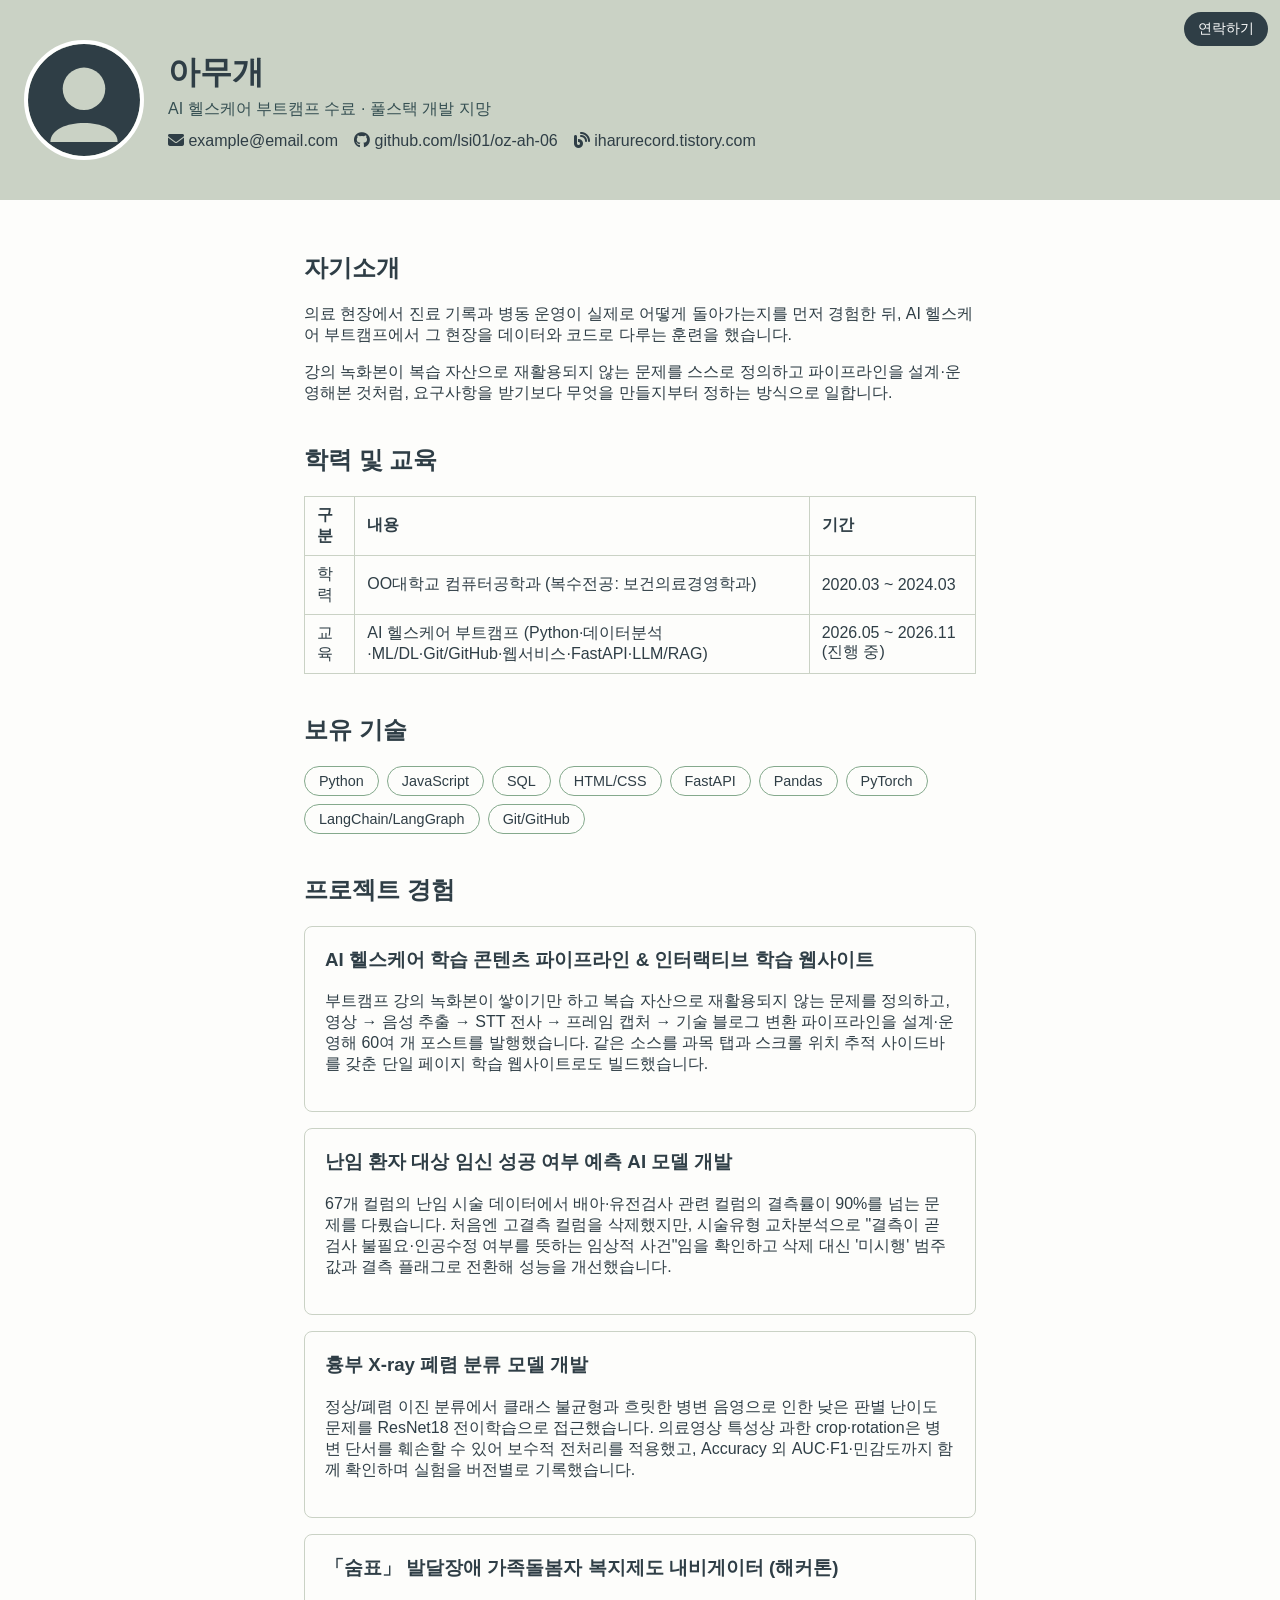
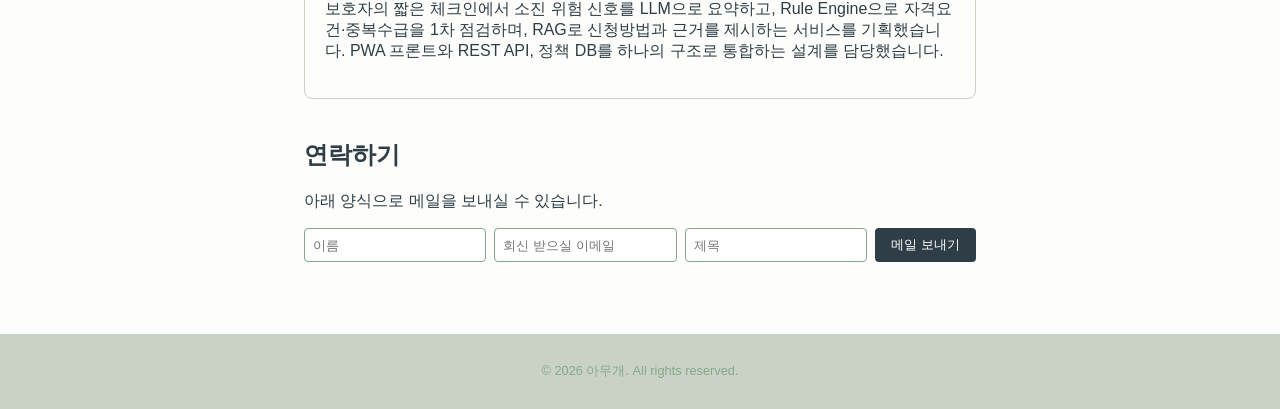
==== HTML_CSS/day2/resume.html @ e55b5dc6 "Add HTML_CSS day2 resume with External CSS: box model, flexbox, responsive design" ====
<!DOCTYPE html>
<html lang="ko">
<head>
  <meta charset="UTF-8">
  <meta name="viewport" content="width=device-width, initial-scale=1.0">
  <title>아무개 - 이력서</title>
  <link rel="stylesheet" href="https://cdnjs.cloudflare.com/ajax/libs/font-awesome/6.5.1/css/all.min.css">
  <link rel="stylesheet" href="./resume_style.css">
</head>
<body>

  <a class="top-link" href="#contact">연락하기</a>

  <header class="site-header">
    <img class="profile-photo" src="./profile.svg" alt="프로필 사진">
    <div class="header-text">
      <h1>아무개</h1>
      <p class="tagline">AI 헬스케어 부트캠프 수료 · 풀스택 개발 지망</p>
      <div class="contacts">
        <a href="mailto:example@email.com"><i class="fa-solid fa-envelope"></i> example@email.com</a>
        <a href="https://github.com/lsi01/oz-ah-06"><i class="fa-brands fa-github"></i> github.com/lsi01/oz-ah-06</a>
        <a href="https://iharurecord.tistory.com/"><i class="fa-solid fa-blog"></i> iharurecord.tistory.com</a>
      </div>
    </div>
  </header>

  <main>
    <section id="about">
      <h2>자기소개</h2>
      <p>의료 현장에서 진료 기록과 병동 운영이 실제로 어떻게 돌아가는지를 먼저 경험한 뒤, AI 헬스케어 부트캠프에서 그 현장을 데이터와 코드로 다루는 훈련을 했습니다.</p>
      <p>강의 녹화본이 복습 자산으로 재활용되지 않는 문제를 스스로 정의하고 파이프라인을 설계·운영해본 것처럼, 요구사항을 받기보다 무엇을 만들지부터 정하는 방식으로 일합니다.</p>
    </section>

    <section id="education">
      <h2>학력 및 교육</h2>
      <table>
        <thead>
          <tr>
            <th>구분</th>
            <th>내용</th>
            <th>기간</th>
          </tr>
        </thead>
        <tbody>
          <tr>
            <td>학력</td>
            <td>OO대학교 컴퓨터공학과 (복수전공: 보건의료경영학과)</td>
            <td>2020.03 ~ 2024.03</td>
          </tr>
          <tr>
            <td>교육</td>
            <td>AI 헬스케어 부트캠프 (Python·데이터분석·ML/DL·Git/GitHub·웹서비스·FastAPI·LLM/RAG)</td>
            <td>2026.05 ~ 2026.11 (진행 중)</td>
          </tr>
        </tbody>
      </table>
    </section>

    <section id="skills">
      <h2>보유 기술</h2>
      <ul class="skill-list">
        <li>Python</li>
        <li>JavaScript</li>
        <li>SQL</li>
        <li>HTML/CSS</li>
        <li>FastAPI</li>
        <li>Pandas</li>
        <li>PyTorch</li>
        <li>LangChain/LangGraph</li>
        <li>Git/GitHub</li>
      </ul>
    </section>

    <section id="projects">
      <h2>프로젝트 경험</h2>
      <ol class="project-list">
        <li class="project-card">
          <h3>AI 헬스케어 학습 콘텐츠 파이프라인 &amp; 인터랙티브 학습 웹사이트</h3>
          <p>부트캠프 강의 녹화본이 쌓이기만 하고 복습 자산으로 재활용되지 않는 문제를 정의하고, 영상 → 음성 추출 → STT 전사 → 프레임 캡처 → 기술 블로그 변환 파이프라인을 설계·운영해 60여 개 포스트를 발행했습니다. 같은 소스를 과목 탭과 스크롤 위치 추적 사이드바를 갖춘 단일 페이지 학습 웹사이트로도 빌드했습니다.</p>
        </li>
        <li class="project-card">
          <h3>난임 환자 대상 임신 성공 여부 예측 AI 모델 개발</h3>
          <p>67개 컬럼의 난임 시술 데이터에서 배아·유전검사 관련 컬럼의 결측률이 90%를 넘는 문제를 다뤘습니다. 처음엔 고결측 컬럼을 삭제했지만, 시술유형 교차분석으로 "결측이 곧 검사 불필요·인공수정 여부를 뜻하는 임상적 사건"임을 확인하고 삭제 대신 '미시행' 범주값과 결측 플래그로 전환해 성능을 개선했습니다.</p>
        </li>
        <li class="project-card">
          <h3>흉부 X-ray 폐렴 분류 모델 개발</h3>
          <p>정상/폐렴 이진 분류에서 클래스 불균형과 흐릿한 병변 음영으로 인한 낮은 판별 난이도 문제를 ResNet18 전이학습으로 접근했습니다. 의료영상 특성상 과한 crop·rotation은 병변 단서를 훼손할 수 있어 보수적 전처리를 적용했고, Accuracy 외 AUC·F1·민감도까지 함께 확인하며 실험을 버전별로 기록했습니다.</p>
        </li>
        <li class="project-card">
          <h3>「숨표」 발달장애 가족돌봄자 복지제도 내비게이터 (해커톤)</h3>
          <p>보호자의 짧은 체크인에서 소진 위험 신호를 LLM으로 요약하고, Rule Engine으로 자격요건·중복수급을 1차 점검하며, RAG로 신청방법과 근거를 제시하는 서비스를 기획했습니다. PWA 프론트와 REST API, 정책 DB를 하나의 구조로 통합하는 설계를 담당했습니다.</p>
        </li>
      </ol>
    </section>

    <section id="contact">
      <h2>연락하기</h2>
      <p>아래 양식으로 메일을 보내실 수 있습니다.</p>
      <form action="mailto:example@email.com" method="post" enctype="text/plain">
        <input type="text" name="name" placeholder="이름">
        <input type="email" name="email" placeholder="회신 받으실 이메일">
        <input type="text" name="subject" placeholder="제목">
        <button type="submit">메일 보내기</button>
      </form>
    </section>
  </main>

  <footer>
    <p>&copy; 2026 아무개. All rights reserved.</p>
  </footer>

</body>
</html>
---- HTML_CSS/day2/resume_style.css ----
/* 전역 설정 */
* {
  box-sizing: border-box;
}

body {
  margin: 0;
  min-height: 100vh;
  display: flex;
  flex-direction: column;
  font-family: "Pretendard", "Apple SD Gothic Neo", "Malgun Gothic", sans-serif;
  color: #2f3e46;
  background-color: #fdfdfb;
}

/* 스크롤해도 항상 보이는 연락하기 바로가기 링크 (position: fixed) */
.top-link {
  position: fixed;
  top: 12px;
  right: 12px;
  padding: 8px 14px;
  background-color: #2f3e46;
  color: #fff;
  text-decoration: none;
  border-radius: 20px;
  font-size: 0.85rem;
  z-index: 10;
}

.top-link:hover {
  background-color: #52796f;
}

/* 헤더: 프로필 사진 + 텍스트를 가로로 배치 (Flexbox) */
.site-header {
  display: flex;
  align-items: center;
  gap: 24px;
  padding: 40px 24px;
  background-color: #cad2c5;
}

.profile-photo {
  width: 120px;
  height: 120px;
  border-radius: 50%;
  border: 4px solid #fff;
}

.header-text h1 {
  margin: 0 0 4px 0;
}

.tagline {
  margin: 0 0 12px 0;
  color: #354f52;
}

/* 연락처를 가로로 나열하고 간격은 gap으로 관리 (Flexbox) */
.contacts {
  display: flex;
  flex-wrap: wrap;
  gap: 16px;
}

.contacts a {
  color: inherit;
  text-decoration: none;
}

.contacts a:hover {
  text-decoration: underline;
}

/* 본문: 콘텐츠 양과 무관하게 footer를 하단에 고정 (flex: 1) */
main {
  flex: 1;
  max-width: 720px;
  width: 100%;
  margin: 0 auto;
  padding: 32px 24px;
}

section {
  margin-bottom: 40px;
}

/* 박스 모델 실습: padding·border로 표를 감싸기 */
table {
  width: 100%;
  border-collapse: collapse;
}

th, td {
  border: 1px solid #cad2c5;
  padding: 8px 12px;
  text-align: left;
}

/* 기술 태그: Flexbox로 여러 줄에 걸쳐 나란히 배치 */
.skill-list {
  display: flex;
  flex-wrap: wrap;
  gap: 8px;
  list-style: none;
  padding: 0;
}

.skill-list li {
  padding: 6px 14px;
  border: 1px solid #84a98c;
  border-radius: 16px;
  font-size: 0.9rem;
}

/* 프로젝트 카드: 박스 모델(padding, border, margin) */
.project-list {
  list-style: none;
  padding: 0;
  margin: 0;
  display: flex;
  flex-direction: column;
  gap: 16px;
}

.project-card {
  padding: 20px;
  border: 1px solid #cad2c5;
  border-radius: 8px;
}

.project-card h3 {
  margin-top: 0;
}

/* 연락 폼: Flexbox로 입력창을 가로 배치, 좁은 화면에서는 세로로 */
#contact form {
  display: flex;
  flex-wrap: wrap;
  gap: 8px;
}

#contact input {
  flex: 1;
  min-width: 140px;
  padding: 8px;
  border: 1px solid #84a98c;
  border-radius: 4px;
}

#contact button {
  padding: 8px 16px;
  border: none;
  border-radius: 4px;
  background-color: #2f3e46;
  color: #fff;
  cursor: pointer;
}

#contact button:hover {
  background-color: #52796f;
}

footer {
  padding: 16px;
  text-align: center;
  font-size: 0.8rem;
  color: #84a98c;
  background-color: #cad2c5;
}

/* 반응형 디자인: 화면 너비가 600px보다 좁아지면 헤더를 세로로 재배치 */
@media (max-width: 600px) {
  .site-header {
    flex-direction: column;
    text-align: center;
  }

  .contacts {
    justify-content: center;
  }

  #contact form {
    flex-direction: column;
  }
}
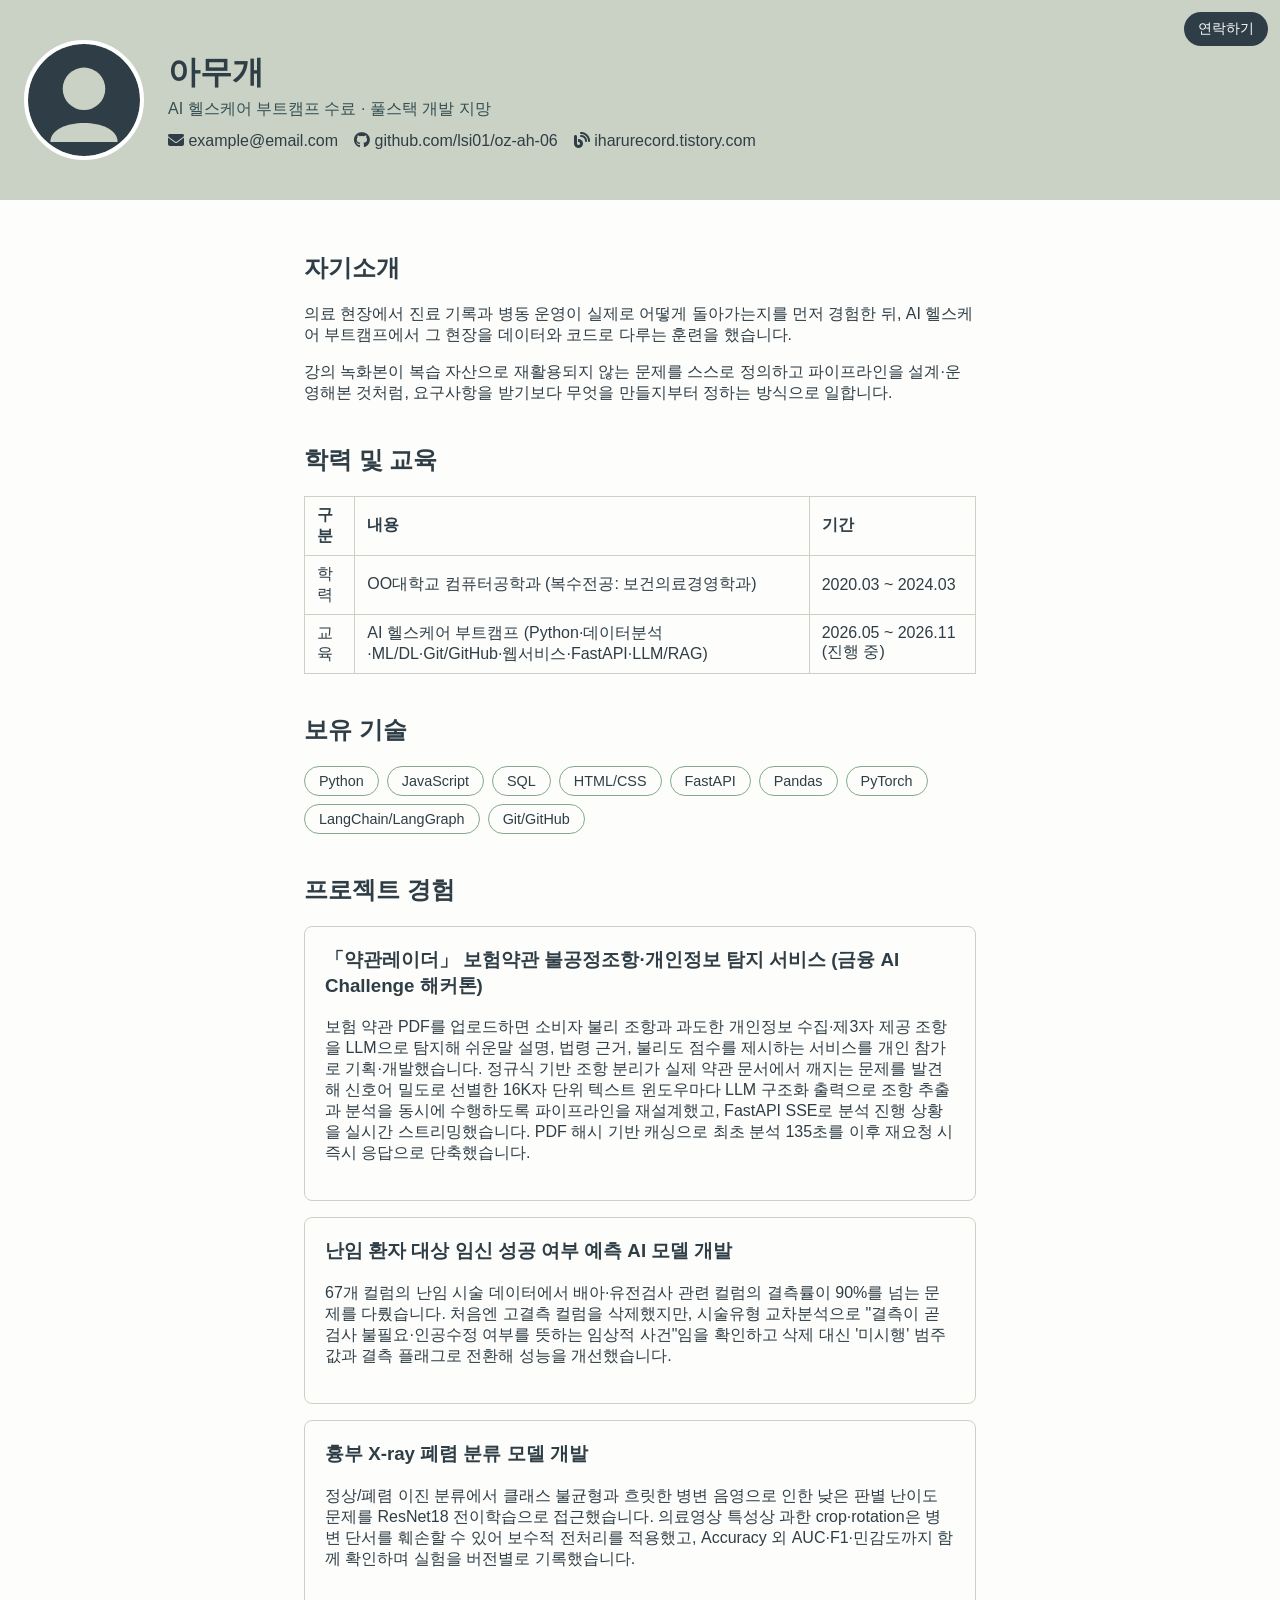
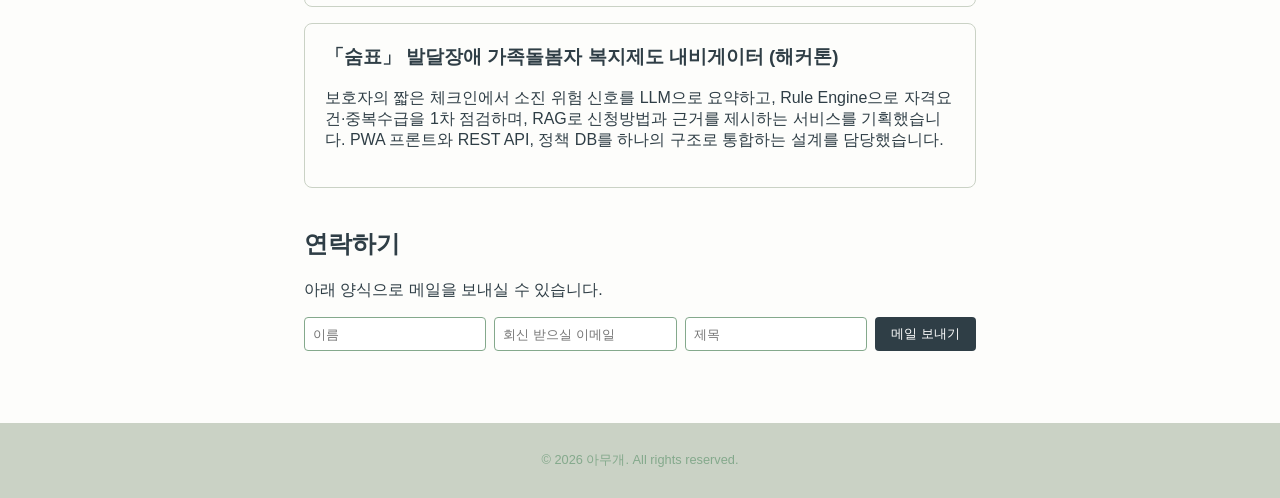
==== commit 4431a17f: "이력서 프로젝트 경험 교체: AI 헬스케어 학습 콘텐츠 파이프라인 → 약관레이더 day1/day2/day3 resume.html 전부에 반영. 금융 AI Challenge 해커톤 " ====
--- a/HTML_CSS/day2/resume.html
+++ b/HTML_CSS/day2/resume.html
@@ -75,8 +75,8 @@
       <h2>프로젝트 경험</h2>
       <ol class="project-list">
         <li class="project-card">
-          <h3>AI 헬스케어 학습 콘텐츠 파이프라인 &amp; 인터랙티브 학습 웹사이트</h3>
-          <p>부트캠프 강의 녹화본이 쌓이기만 하고 복습 자산으로 재활용되지 않는 문제를 정의하고, 영상 → 음성 추출 → STT 전사 → 프레임 캡처 → 기술 블로그 변환 파이프라인을 설계·운영해 60여 개 포스트를 발행했습니다. 같은 소스를 과목 탭과 스크롤 위치 추적 사이드바를 갖춘 단일 페이지 학습 웹사이트로도 빌드했습니다.</p>
+          <h3>「약관레이더」 보험약관 불공정조항·개인정보 탐지 서비스 (금융 AI Challenge 해커톤)</h3>
+          <p>보험 약관 PDF를 업로드하면 소비자 불리 조항과 과도한 개인정보 수집·제3자 제공 조항을 LLM으로 탐지해 쉬운말 설명, 법령 근거, 불리도 점수를 제시하는 서비스를 개인 참가로 기획·개발했습니다. 정규식 기반 조항 분리가 실제 약관 문서에서 깨지는 문제를 발견해 신호어 밀도로 선별한 16K자 단위 텍스트 윈도우마다 LLM 구조화 출력으로 조항 추출과 분석을 동시에 수행하도록 파이프라인을 재설계했고, FastAPI SSE로 분석 진행 상황을 실시간 스트리밍했습니다. PDF 해시 기반 캐싱으로 최초 분석 135초를 이후 재요청 시 즉시 응답으로 단축했습니다.</p>
         </li>
         <li class="project-card">
           <h3>난임 환자 대상 임신 성공 여부 예측 AI 모델 개발</h3>
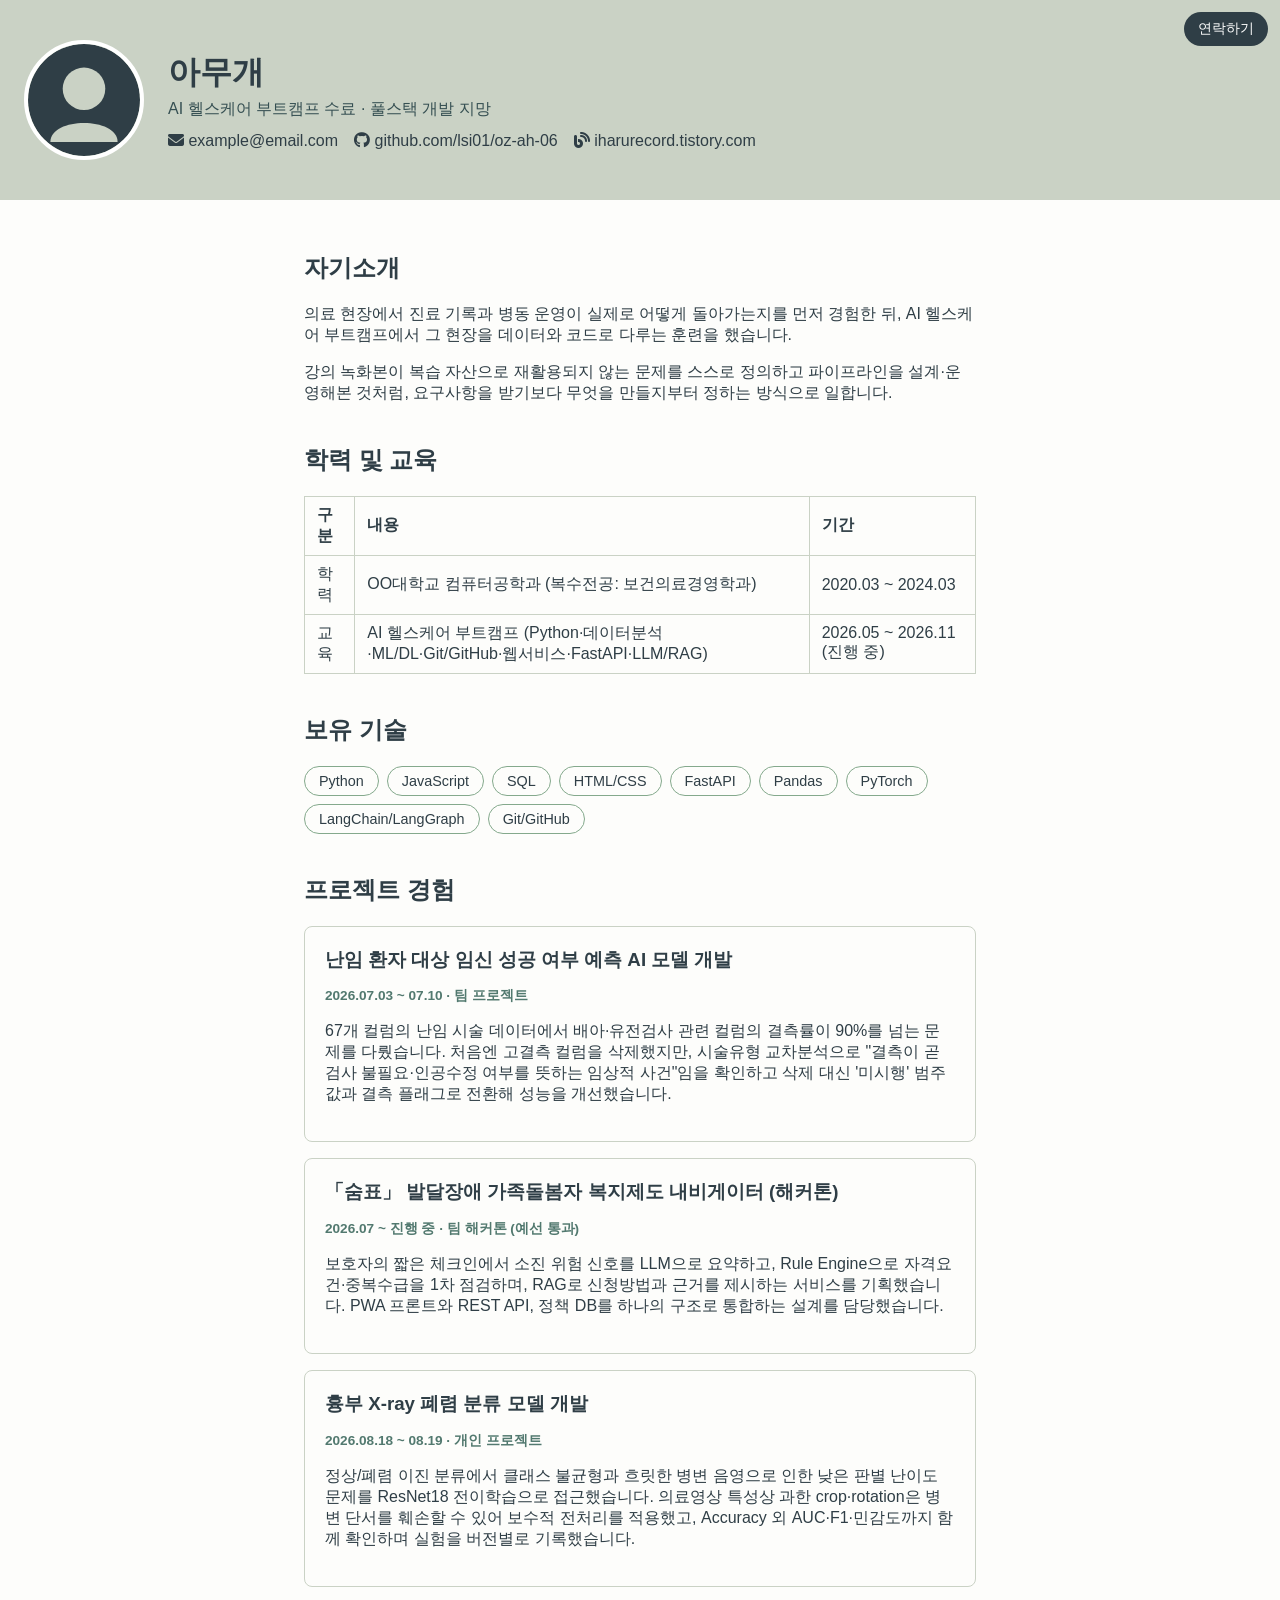
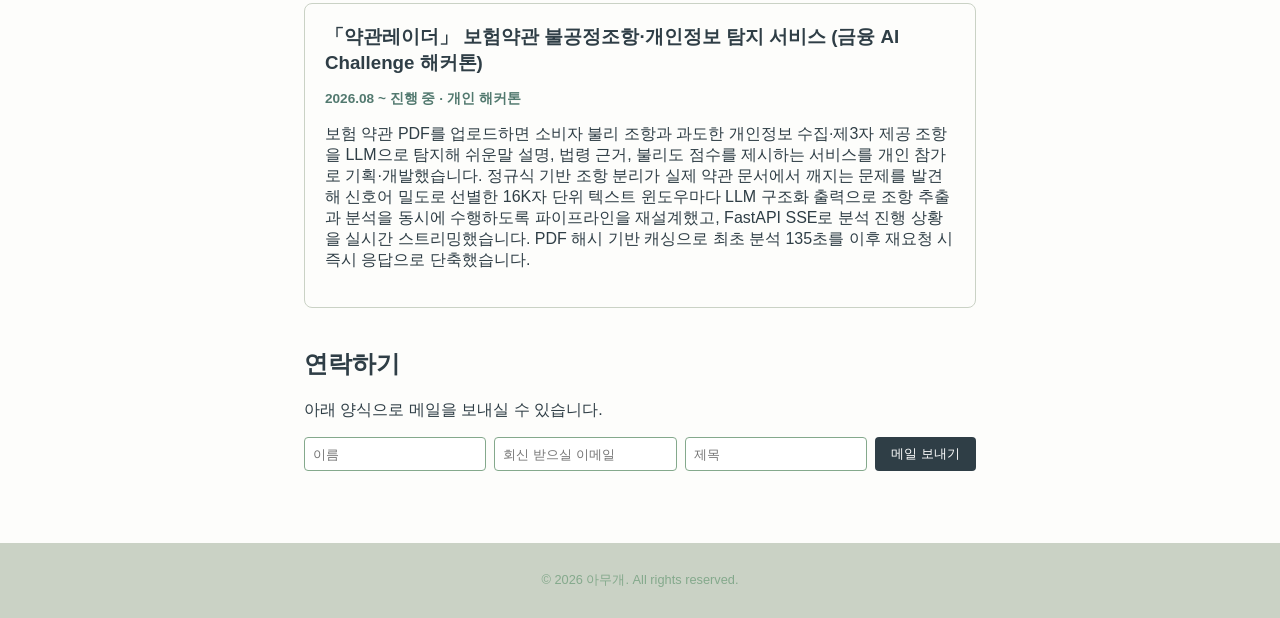
==== commit 464c8240: "이력서 프로젝트 경험을 진행 날짜순으로 재정렬 구글 드라이브 파일 수정일 기준으로 각 프로젝트 실제 진행 시기를 확인해 날짜 라벨을 추가하고 오름차순으로 재배열 (day1/day2" ====
--- a/HTML_CSS/day2/resume.html
+++ b/HTML_CSS/day2/resume.html
@@ -75,20 +75,24 @@
       <h2>프로젝트 경험</h2>
       <ol class="project-list">
         <li class="project-card">
-          <h3>「약관레이더」 보험약관 불공정조항·개인정보 탐지 서비스 (금융 AI Challenge 해커톤)</h3>
-          <p>보험 약관 PDF를 업로드하면 소비자 불리 조항과 과도한 개인정보 수집·제3자 제공 조항을 LLM으로 탐지해 쉬운말 설명, 법령 근거, 불리도 점수를 제시하는 서비스를 개인 참가로 기획·개발했습니다. 정규식 기반 조항 분리가 실제 약관 문서에서 깨지는 문제를 발견해 신호어 밀도로 선별한 16K자 단위 텍스트 윈도우마다 LLM 구조화 출력으로 조항 추출과 분석을 동시에 수행하도록 파이프라인을 재설계했고, FastAPI SSE로 분석 진행 상황을 실시간 스트리밍했습니다. PDF 해시 기반 캐싱으로 최초 분석 135초를 이후 재요청 시 즉시 응답으로 단축했습니다.</p>
-        </li>
-        <li class="project-card">
           <h3>난임 환자 대상 임신 성공 여부 예측 AI 모델 개발</h3>
+          <p class="project-date">2026.07.03 ~ 07.10 · 팀 프로젝트</p>
           <p>67개 컬럼의 난임 시술 데이터에서 배아·유전검사 관련 컬럼의 결측률이 90%를 넘는 문제를 다뤘습니다. 처음엔 고결측 컬럼을 삭제했지만, 시술유형 교차분석으로 "결측이 곧 검사 불필요·인공수정 여부를 뜻하는 임상적 사건"임을 확인하고 삭제 대신 '미시행' 범주값과 결측 플래그로 전환해 성능을 개선했습니다.</p>
         </li>
         <li class="project-card">
+          <h3>「숨표」 발달장애 가족돌봄자 복지제도 내비게이터 (해커톤)</h3>
+          <p class="project-date">2026.07 ~ 진행 중 · 팀 해커톤 (예선 통과)</p>
+          <p>보호자의 짧은 체크인에서 소진 위험 신호를 LLM으로 요약하고, Rule Engine으로 자격요건·중복수급을 1차 점검하며, RAG로 신청방법과 근거를 제시하는 서비스를 기획했습니다. PWA 프론트와 REST API, 정책 DB를 하나의 구조로 통합하는 설계를 담당했습니다.</p>
+        </li>
+        <li class="project-card">
           <h3>흉부 X-ray 폐렴 분류 모델 개발</h3>
+          <p class="project-date">2026.08.18 ~ 08.19 · 개인 프로젝트</p>
           <p>정상/폐렴 이진 분류에서 클래스 불균형과 흐릿한 병변 음영으로 인한 낮은 판별 난이도 문제를 ResNet18 전이학습으로 접근했습니다. 의료영상 특성상 과한 crop·rotation은 병변 단서를 훼손할 수 있어 보수적 전처리를 적용했고, Accuracy 외 AUC·F1·민감도까지 함께 확인하며 실험을 버전별로 기록했습니다.</p>
         </li>
         <li class="project-card">
-          <h3>「숨표」 발달장애 가족돌봄자 복지제도 내비게이터 (해커톤)</h3>
-          <p>보호자의 짧은 체크인에서 소진 위험 신호를 LLM으로 요약하고, Rule Engine으로 자격요건·중복수급을 1차 점검하며, RAG로 신청방법과 근거를 제시하는 서비스를 기획했습니다. PWA 프론트와 REST API, 정책 DB를 하나의 구조로 통합하는 설계를 담당했습니다.</p>
+          <h3>「약관레이더」 보험약관 불공정조항·개인정보 탐지 서비스 (금융 AI Challenge 해커톤)</h3>
+          <p class="project-date">2026.08 ~ 진행 중 · 개인 해커톤</p>
+          <p>보험 약관 PDF를 업로드하면 소비자 불리 조항과 과도한 개인정보 수집·제3자 제공 조항을 LLM으로 탐지해 쉬운말 설명, 법령 근거, 불리도 점수를 제시하는 서비스를 개인 참가로 기획·개발했습니다. 정규식 기반 조항 분리가 실제 약관 문서에서 깨지는 문제를 발견해 신호어 밀도로 선별한 16K자 단위 텍스트 윈도우마다 LLM 구조화 출력으로 조항 추출과 분석을 동시에 수행하도록 파이프라인을 재설계했고, FastAPI SSE로 분석 진행 상황을 실시간 스트리밍했습니다. PDF 해시 기반 캐싱으로 최초 분석 135초를 이후 재요청 시 즉시 응답으로 단축했습니다.</p>
         </li>
       </ol>
     </section>
--- a/HTML_CSS/day2/resume_style.css
+++ b/HTML_CSS/day2/resume_style.css
@@ -133,6 +133,14 @@
   margin-top: 0;
 }
 
+/* 프로젝트 진행 시기 — 카드 안에서 눈에 덜 띄는 보조 텍스트 */
+.project-date {
+  margin: -4px 0 8px 0;
+  color: #52796f;
+  font-size: 0.85rem;
+  font-weight: 600;
+}
+
 /* 연락 폼: Flexbox로 입력창을 가로 배치, 좁은 화면에서는 세로로 */
 #contact form {
   display: flex;
